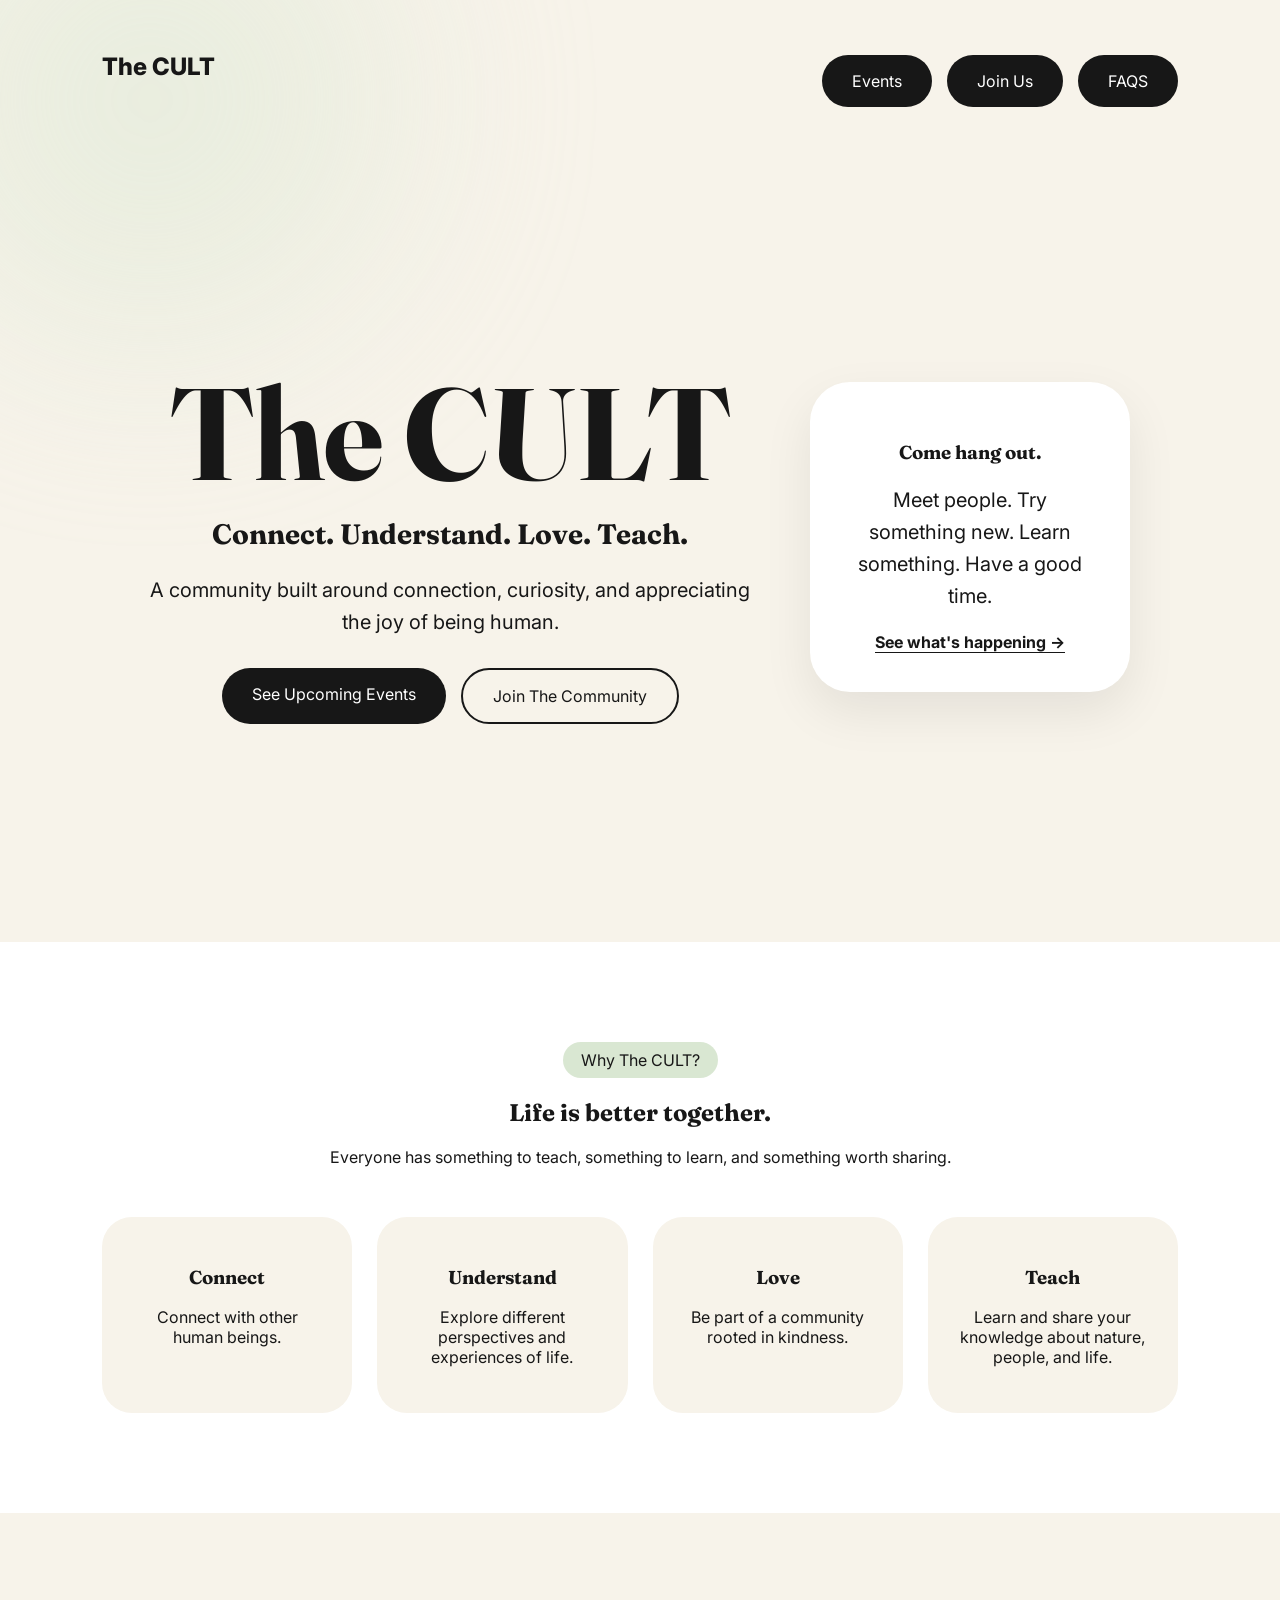
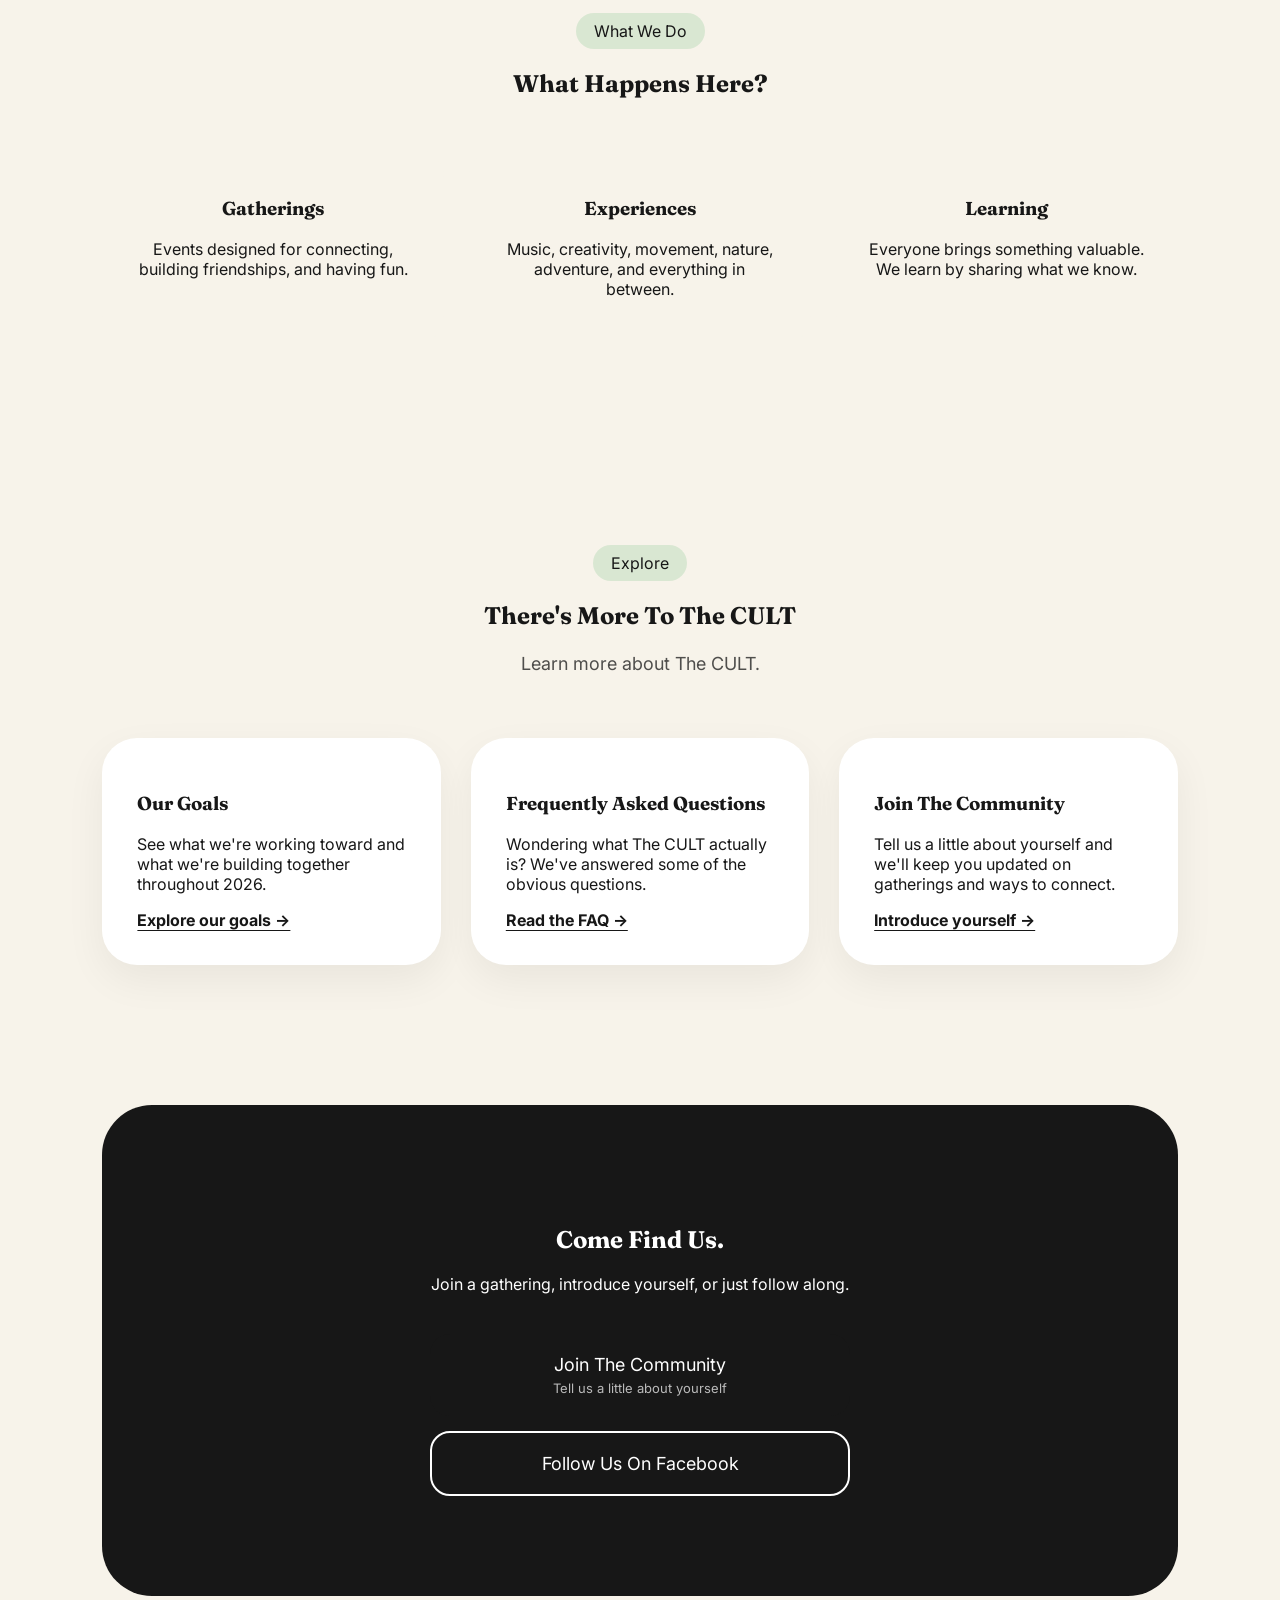
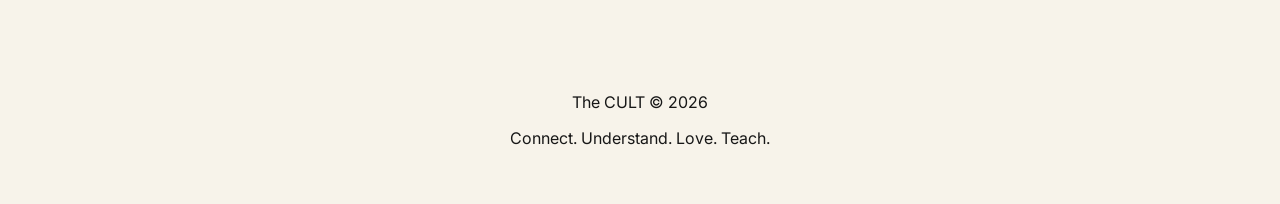
==== index.html @ e5fe7d75 "Add files via upload" ====
<!DOCTYPE html>

<html lang="en">

<head>

<meta charset="UTF-8">
<meta name="viewport" content="width=device-width, initial-scale=1.0">

<title>The CULT | Social Group</title>

<link rel="stylesheet" href="style.css">

<link href="https://fonts.googleapis.com/css2?family=Inter:wght@400;600;800&family=Fraunces:wght@600;700&display=swap" rel="stylesheet">

</head>

<body>

<!-- =========================
     NAVIGATION
========================= -->

<nav>


<div class="logo">
    The CULT
</div>

<div class="buttons">

    <a href="events.html" class="primary">
        Events
    </a>

    <a href="join.html" class="primary">
        Join Us
    </a>

    <a href="faq.html" class="primary">
        FAQS
    </a>
</div>


</nav>

<!-- =========================
     HERO
========================= -->

<section class="hero">


<div class="hero-text">

    <h1>
        The CULT
    </h1>

    <h2>
        Connect. Understand. Love. Teach.
    </h2>

    <p>
        A community built around connection, curiosity,
        and appreciating the joy of being human.
    </p>

    <div class="buttons hero-buttons">

        <a href="events.html" class="primary">
            See Upcoming Events
        </a>

        <a href="join.html" class="secondary">
            Join The Community
        </a>

    </div>

</div>


<div class="hero-card">

    <div class="emoji">
        
    </div>

    <h3>
        Come hang out.
    </h3>

    <p>
        Meet people. Try something new.
        Learn something. Have a good time.
    </p>

    <a href="events.html" class="faq-link">
        See what's happening →
    </a>

</div>


</section>

<!-- =========================
     QUICK INTRO
========================= -->

<section class="mission">


<span class="pill">
    Why The CULT?
</span>

<h2>
    Life is better together.
</h2>


<p>
    Everyone has something to teach,
    something to learn, and something
    worth sharing.
</p>



<div class="values">

    <div>

        <h3>
            Connect
        </h3>

        <p>
            Connect with other human beings.
        </p>

    </div>


    <div>

        <h3>
            Understand
        </h3>

        <p>
            Explore different perspectives
            and experiences of life.
        </p>

    </div>


    <div>

        <h3>
            Love
        </h3>

        <p>
            Be part of a community rooted in kindness.
        </p>

    </div>


    <div>

        <h3>
            Teach
        </h3>

        <p>
            Learn and share your knowledge
            about nature, people, and life.
        </p>

    </div>

</div>


</section>




<!-- =========================
     WHAT HAPPENS HERE
========================= -->

<section class="happens">


<span class="pill">
    What We Do
</span>

<h2>
    What Happens Here?
</h2>

<div class="activities">


    <div>



        <h3>
            Gatherings
        </h3>

        <p>
            Events designed for connecting,
            building friendships, and having fun.
        </p>

    </div>



    <div>



        <h3>
            Experiences
        </h3>

        <p>
            Music, creativity, movement,
            nature, adventure, and everything in between.
        </p>

    </div>



    <div>

 

        <h3>
            Learning
        </h3>

        <p>
            Everyone brings something valuable.
            We learn by sharing what we know.
        </p>

    </div>


</div>


</section>

<!-- =========================
     EXPLORE THE CULT
========================= -->

<section>


<span class="pill">
    Explore
</span>

<h2>
    There's More To The CULT
</h2>

<p class="section-intro">
    Learn more about The CULT.
</p>


<div class="cards">


    <div class="meetup-card">

        <h3>
            Our Goals
        </h3>

        <p>
            See what we're working toward
            and what we're building together
            throughout 2026.
        </p>

        <a href="goals.html" class="faq-link">
            Explore our goals →
        </a>

    </div>



    <div class="meetup-card">

        <h3>
            Frequently Asked Questions
        </h3>

        <p>
            Wondering what The CULT actually is?
            We've answered some of the obvious questions.
        </p>

        <a href="faq.html" class="faq-link">
            Read the FAQ →
        </a>

    </div>



    <div class="meetup-card">

        <h3>
            Join The Community
        </h3>

        <p>
            Tell us a little about yourself
            and we'll keep you updated on
            gatherings and ways to connect.
        </p>

        <a href="join.html" class="faq-link">
            Introduce yourself →
        </a>

    </div>


</div>


</section>


<!-- =========================
     JOIN
========================= -->

<section id="join" class="join">


<h2>
    Come Find Us.
</h2>

<p>
    Join a gathering, introduce yourself,
    or just follow along.
</p>


<div class="join-buttons">


    <a href="join.html" class="join-button primary">

         Join The Community

        <span>
            Tell us a little about yourself
        </span>

    </a>



    <a href="https://www.facebook.com/share/19RxbNVAap/?mibextid=wwXIfr" class="join-button secondary">

        Follow Us On Facebook

    </a>


</div>

</section>

<!-- =========================
     FOOTER
========================= -->

<footer>


<p>
    The CULT © 2026
</p>

<p>
    Connect. Understand. Love. Teach.
</p>


</footer>

</body>

</html>
---- style.css ----
/* =========================================================
   THE CULT — MASTER STYLESHEET
   ========================================================= */


/* =========================================================
   GLOBAL
   ========================================================= */

* {
    box-sizing: border-box;
}

html {
    scroll-behavior: smooth;
}

body {
    margin: 0;
    background: #f7f3ea;
    color: #171717;
    font-family: "Inter", sans-serif;
    overflow-x: hidden;
}

body::before {
    content: "";
    position: fixed;
    width: 500px;
    height: 500px;
    background: #dbe8d3;
    border-radius: 50%;
    filter: blur(100px);
    opacity: 0.45;
    top: -150px;
    left: -100px;
    z-index: -1;
    animation: cultFloat 12s infinite alternate;
}

@keyframes cultFloat {
    from {
        transform: translate(0, 0);
    }

    to {
        transform: translate(120px, 80px);
    }
}

h1,
h2,
h3 {
    font-family: "Fraunces", serif;
}

img {
    max-width: 100%;
}


/* =========================================================
   NAVIGATION
   ========================================================= */

nav {
    display: flex;
    justify-content: space-between;
    align-items: center;
    padding: 25px 8%;
}

.logo {
    font-size: 24px;
    font-weight: 800;
}

nav a {
    background: #171717;
    color: white;
    padding: 12px 25px;
    border-radius: 50px;
    text-decoration: none;
    transition: transform 0.2s ease;
}

nav a:hover {
    transform: translateY(-2px);
}


/* =========================================================
   SHARED ELEMENTS
   ========================================================= */

.pill {
    display: inline-block;
    background: #d9e7d2;
    padding: 8px 18px;
    border-radius: 30px;
}

.primary,
.secondary {
    display: inline-block;
    padding: 16px 30px;
    border-radius: 50px;
    text-decoration: none;
}

.primary {
    background: #171717;
    color: white;
}

.secondary {
    border: 2px solid #171717;
    color: #171717;
}

.buttons {
    display: flex;
    gap: 15px;
    flex-wrap: wrap;
    margin-top: 30px;
}

button {
    padding: 18px;
    border: 0;
    border-radius: 50px;
    background: #171717;
    color: white;
    font-size: 18px;
    cursor: pointer;
    transition: transform 0.2s ease;
}

button:hover {
    transform: translateY(-2px);
}


/* =========================================================
   HOMEPAGE — HERO
   ========================================================= */

.hero {
    min-height: 90vh;
    display: flex;
    align-items: center;
    justify-content: center;
    gap: 60px;
    padding: 50px 8%;
}

.hero-text {
    max-width: 600px;
}

.hero h1 {
    font-size: clamp(70px, 12vw, 130px);
    line-height: 0.9;
    margin: 25px 0;
}

.hero h2 {
    font-size: 28px;
}

.hero p {
    font-size: 20px;
    line-height: 1.6;
}

.hero-buttons {
    justify-content: center;
}

.hero-card {
    background: white;
    padding: 40px;
    border-radius: 40px;
    width: 320px;
    box-shadow: 0 20px 50px rgba(0, 0, 0, 0.08);
}

.emoji {
    font-size: 50px;
}


/* =========================================================
   GENERAL SECTIONS
   ========================================================= */

section {
    padding: 100px 8%;
    text-align: center;
}


/* =========================================================
   HOMEPAGE — MEETUPS
   ========================================================= */

.cards {
    display: grid;
    grid-template-columns: repeat(auto-fit, minmax(280px, 1fr));
    gap: 30px;
}

.meetup-card {
    background: white;
    padding: 35px;
    border-radius: 35px;
    text-align: left;
    box-shadow: 0 15px 40px rgba(0, 0, 0, 0.06);
}

.meetup-card button {
    background: #171717;
    color: white;
    border: 0;
    padding: 12px 25px;
    border-radius: 30px;
    margin-top: 20px;
}


/* =========================================================
   HOMEPAGE — MISSION
   ========================================================= */

.mission {
    background: white;
}

.section-intro {
    max-width: 650px;
    margin: 20px auto 60px;
    font-size: 18px;
    line-height: 1.6;
    opacity: 0.75;
}

.values,
.activities {
    display: grid;
    grid-template-columns: repeat(auto-fit, minmax(220px, 1fr));
    gap: 25px;
    margin-top: 50px;
}

.values div,
.activities div {
    background: #f7f3ea;
    padding: 30px;
    border-radius: 30px;
}


/* =========================================================
   HOMEPAGE — GALLERY
   ========================================================= */

.gallery {
    display: grid;
    grid-template-columns: repeat(3, 1fr);
    gap: 20px;
    max-width: 900px;
    margin: auto;
}

.gallery div {
    height: 220px;
    background: #ddd3c2;
    border-radius: 30px;
}

.gallery div:nth-child(1),
.gallery div:nth-child(3) {
    height: 300px;
}


/* =========================================================
   HOMEPAGE — JOIN SECTION
   ========================================================= */

.join {
    background: #171717;
    color: white;
    margin: 40px 8%;
    border-radius: 50px;
}

.join-buttons {
    max-width: 420px;
    margin: 40px auto 0;
    display: flex;
    flex-direction: column;
    gap: 15px;
}

.join-button {
    width: 100%;
    padding: 20px;
    border-radius: 20px;
    display: flex;
    flex-direction: column;
    align-items: center;
    font-size: 18px;
}

.join-button span {
    font-size: 13px;
    opacity: 0.7;
    margin-top: 5px;
}

.join .secondary {
    border-color: white;
    color: white;
}


/* =========================================================
   HOMEPAGE — WAYS WE GATHER
   ========================================================= */

.rhythm-grid {
    display: grid;
    gap: 25px;
}

.rhythm-card {
    background: white;
    border-radius: 32px;
    padding: 28px;
    display: flex;
    align-items: flex-start;
    gap: 28px;
    text-align: left;
    box-shadow: 0 15px 35px rgba(0, 0, 0, 0.06);
    transition: transform 0.25s ease, box-shadow 0.25s ease;
}

.rhythm-card:hover {
    transform: translateY(-4px);
    box-shadow: 0 25px 50px rgba(0, 0, 0, 0.08);
}

.date-badge {
    min-width: 90px;
    height: 90px;
    background: #171717;
    color: white;
    border-radius: 24px;
    display: flex;
    flex-direction: column;
    justify-content: center;
    align-items: center;
    flex-shrink: 0;
}

.date-badge span {
    font-size: 26px;
    font-weight: 800;
    line-height: 1;
}

.date-badge small {
    margin-top: 4px;
    letter-spacing: 2px;
    font-size: 13px;
    opacity: 0.8;
}

.rhythm-content h3 {
    margin-top: 0;
    margin-bottom: 12px;
}

.rhythm-content p {
    margin-bottom: 18px;
    line-height: 1.6;
}

.tags {
    display: flex;
    flex-wrap: wrap;
    gap: 10px;
}

.tags span {
    background: #f2eee4;
    padding: 8px 14px;
    border-radius: 999px;
    font-size: 14px;
}


/* =========================================================
   JOIN PAGE
   ========================================================= */

.join-page {
    padding: 80px 20px;
    display: flex;
    justify-content: center;
}

.form-wrapper {
    max-width: 700px;
    width: 100%;
    background: white;
    padding: 60px;
    border-radius: 40px;
    box-shadow: 0 20px 50px rgba(0, 0, 0, 0.08);
}

.form-wrapper h1 {
    font-size: 70px;
}

.intro {
    font-size: 18px;
    line-height: 1.6;
    margin-bottom: 40px;
}

.form-wrapper form {
    display: flex;
    flex-direction: column;
    gap: 30px;
}

.form-wrapper form > label {
    display: flex;
    flex-direction: column;
    gap: 10px;
    font-weight: 600;
}

input,
select,
textarea {
    font-family: inherit;
    padding: 16px;
    border-radius: 18px;
    border: 1px solid #ddd;
    font-size: 16px;
    background: #fafafa;
    transition: 0.2s;
}

input:focus,
select:focus,
textarea:focus {
    outline: none;
    border-color: #171717;
    background: white;
}

.radio-group,
.checks {
    display: grid;
    grid-template-columns: repeat(auto-fit, minmax(220px, 1fr));
    gap: 12px;
    margin-top: 10px;
}

.radio-group label,
.checks label {
    display: flex;
    flex-direction: row;
    align-items: center;
    gap: 8px;
    font-weight: 400;
}

.hint {
    font-weight: 400;
    color: #777;
    font-size: 14px;
}

.success {
    display: none;
    text-align: center;
    padding: 40px;
}

.success h2 {
    font-size: 45px;
    margin-bottom: 20px;
}

.success p {
    font-size: 18px;
    line-height: 1.6;
    margin-bottom: 30px;
}


/* =========================================================
   FAQ PAGE
   ========================================================= */

.faq-page {
    max-width: 900px;
    margin: 0 auto;
    padding: 80px 8% 120px;
    text-align: left;
}

.faq-header {
    text-align: center;
    max-width: 700px;
    margin: 0 auto 60px;
}

.faq-header h1 {
    font-size: clamp(50px, 8vw, 85px);
    line-height: 0.95;
    margin: 25px 0;
}

.faq-header p {
    font-size: 18px;
    line-height: 1.6;
    color: #555;
}

.faq-list {
    display: flex;
    flex-direction: column;
    gap: 14px;
}

.faq-item {
    background: white;
    border-radius: 25px;
    overflow: hidden;
    box-shadow: 0 8px 30px rgba(0, 0, 0, 0.05);
}

.faq-question {
    width: 100%;
    border: none;
    background: transparent;
    padding: 27px 30px;
    display: flex;
    justify-content: space-between;
    align-items: center;
    gap: 20px;
    font-family: "Inter", sans-serif;
    font-size: 18px;
    font-weight: 700;
    text-align: left;
    cursor: pointer;
    color: #171717;
}

.faq-question:hover {
    background: #faf9f5;
}

.faq-icon {
    font-size: 28px;
    font-weight: 400;
    min-width: 30px;
    text-align: center;
}

.faq-answer {
    max-height: 0;
    overflow: hidden;
    transition: max-height 0.35s ease;
}

.faq-answer p {
    margin: 0;
    padding: 0 30px 20px;
    font-size: 17px;
    line-height: 1.7;
    color: #444;
}

.faq-answer p:first-child {
    padding-top: 5px;
}

.faq-answer p:last-child {
    padding-bottom: 30px;
}

.faq-item.open {
    box-shadow: 0 15px 40px rgba(0, 0, 0, 0.08);
}

.faq-item.open .faq-question {
    background: #faf9f5;
}

.acronym {
    font-size: 20px !important;
    letter-spacing: 0.5px;
}

.acronym span {
    margin: 0 8px;
    opacity: 0.4;
}

.faq-link {
    color: #171717;
    font-weight: 700;
    text-decoration: underline;
    text-underline-offset: 4px;
}

.faq-link:hover {
    opacity: 0.6;
}

.final-line {
    font-family: "Fraunces", serif;
    font-size: 21px !important;
    color: #171717 !important;
}


/* =========================================================
   GOALS PAGE
   ========================================================= */

.goals-page {
    max-width: 1200px;
    margin: 0 auto;
    padding: 80px 5% 120px;
}

.goals-header {
    max-width: 700px;
    margin: 0 auto 60px;
    text-align: center;
}

.goals-header h1 {
    font-size: clamp(55px, 9vw, 95px);
    line-height: 0.95;
    margin: 25px 0;
}

.goals-header p {
    font-size: 18px;
    line-height: 1.7;
    color: #555;
}

.goal-grid {
    display: grid;
    grid-template-columns: repeat(2, 1fr);
    gap: 35px;
}

.goal-card {
    background: #ffffff;
    border: 1px solid #e5e1d8;
    border-radius: 28px;
    overflow: hidden;
    box-shadow: 0 12px 30px rgba(0, 0, 0, 0.07);
    transition: transform 0.25s ease, box-shadow 0.25s ease;
}

.goal-card:hover {
    transform: translateY(-6px);
    box-shadow: 0 20px 40px rgba(0, 0, 0, 0.10);
}

.goal-art {
    position: relative;
    width: 100%;
    height: 310px;
    overflow: hidden;
    background: #e8e0d0;
}

.goal-art img {
    width: 80%;
    height: 80;
    object-fit: cover;
    display: block;
}

.goal-image-placeholder {
    width: 100%;
    height: 100%;
    display: flex;
    flex-direction: column;
    align-items: center;
    justify-content: center;
    background: #e8e0d0;
}

.goal-image-placeholder span {
    font-size: 70px;
}

.goal-image-placeholder small {
    margin-top: 8px;
    font-size: 12px;
    color: #777;
}

.goal-number {
    position: absolute;
    top: 16px;
    right: 16px;
    width: 46px;
    height: 46px;
    border-radius: 50%;
    background: rgba(255, 255, 255, 0.9);
    display: flex;
    align-items: center;
    justify-content: center;
    font-size: 12px;
    font-weight: 800;
}

.goal-card-content {
    padding: 30px;
}

.goal-eyebrow {
    display: block;
    font-size: 10px;
    font-weight: 800;
    letter-spacing: 2px;
    color: #888;
    margin-bottom: 7px;
}

.goal-title-row h2 {
    font-family: "Fraunces", serif;
    font-size: 38px;
    line-height: 1;
    margin: 0;
}

.goal-location {
    display: inline-block;
    margin-top: 16px;
    padding: 8px 13px;
    background: #f6f2e9;
    border-radius: 30px;
    font-size: 13px;
}

.card-divider {
    width: 100%;
    height: 1px;
    background: #e5e1d8;
    margin: 25px 0;
}

.goal-section {
    margin-bottom: 25px;
}

.goal-section h3 {
    margin: 0 0 10px;
    font-family: "Inter", sans-serif;
    font-size: 11px;
    font-weight: 800;
    text-transform: uppercase;
    letter-spacing: 1.5px;
    color: #777;
}

.goal-section p {
    margin: 0;
    font-size: 15px;
    line-height: 1.7;
    color: #444;
}

.card-tags {
    display: flex;
    flex-wrap: wrap;
    gap: 8px;
}

.card-tags span {
    padding: 8px 12px;
    background: #f4f0e7;
    border-radius: 20px;
    font-size: 12px;
}

.card-needs {
    display: flex;
    flex-wrap: wrap;
    gap: 8px;
}

.card-need {
    display: inline-flex;
    align-items: center;
    gap: 7px;
    padding: 8px 12px;
    background: #171717;
    color: #ffffff;
    border-radius: 20px;
    font-size: 12px;
    text-decoration: none;
}

.card-need:hover {
    transform: translateY(-2px);
}

.need-mark {
    width: 18px;
    height: 18px;
    border-radius: 50%;
    display: inline-flex;
    align-items: center;
    justify-content: center;
    background: rgba(255, 255, 255, 0.15);
    font-size: 11px;
}

.card-need.fulfilled {
    opacity: 0.35;
    background: #777777;
    text-decoration: line-through;
}

.card-need.fulfilled .need-mark {
    background: #ffffff;
    color: #555555;
}

.card-need.action {
    background: #d9e7d2;
    color: #171717;
}

.card-need.action .need-mark {
    background: rgba(0, 0, 0, 0.08);
}


/* =========================================================
   EVENTS PAGE
   ========================================================= */

.events-page {
    max-width: 1150px;
    margin: 0 auto;
    padding: 80px 5% 120px;
}

.events-header {
    max-width: 700px;
    margin: 0 auto 65px;
    text-align: center;
}

.events-header h1 {
    font-size: clamp(60px, 9vw, 95px);
    line-height: 0.95;
    margin: 25px 0;
}

.events-header p {
    font-size: 18px;
    line-height: 1.7;
    color: #555;
    margin: 6px 0;
}

.events-intro {
    font-family: "Fraunces", serif;
    font-size: 24px !important;
    color: #171717 !important;
}

.events-grid {
    display: grid;
    grid-template-columns: repeat(2, minmax(0, 1fr));
    gap: 28px;
}

.event-card {
    background: #ffffff;
    border: 1px solid #e5e1d8;
    border-radius: 28px;
    overflow: hidden;
    box-shadow: 0 10px 28px rgba(0, 0, 0, 0.06);
    transition: transform 0.25s ease, box-shadow 0.25s ease;
}

.event-card:hover {
    transform: translateY(-5px);
    box-shadow: 0 18px 38px rgba(0, 0, 0, 0.09);
}

.event-top {
    display: flex;
    justify-content: space-between;
    align-items: flex-start;
    gap: 15px;
    padding: 25px 25px 0;
}

.event-date {
    width: 82px;
    min-width: 82px;
    padding: 11px 8px;
    background: #171717;
    color: #ffffff;
    border-radius: 17px;
    text-align: center;
}

.event-month {
    display: block;
    font-size: 10px;
    font-weight: 800;
    letter-spacing: 2px;
}

.event-day {
    display: block;
    font-family: "Fraunces", serif;
    font-size: 38px;
    line-height: 1;
    margin: 4px 0;
}

.event-weekday {
    display: block;
    font-size: 8px;
    letter-spacing: 1px;
    opacity: 0.65;
}

.event-type {
    padding: 9px 13px;
    background: #f6f2e9;
    border-radius: 20px;
    font-size: 11px;
    color: #555;
}

.event-content {
    padding: 25px;
}

.event-content h2 {
    font-family: "Fraunces", serif;
    font-size: 34px;
    line-height: 1.05;
    margin: 0 0 15px;
}

.event-location {
    display: inline-block;
    padding: 8px 13px;
    background: #f6f2e9;
    border-radius: 20px;
    font-size: 13px;
    margin-bottom: 25px;
}

.event-info {
    border-top: 1px solid #e5e1d8;
    padding-top: 22px;
}

.event-detail {
    margin-bottom: 20px;
}

.event-detail:last-child {
    margin-bottom: 0;
}

.event-detail strong {
    display: block;
    font-size: 10px;
    font-weight: 800;
    text-transform: uppercase;
    letter-spacing: 1.5px;
    color: #777;
    margin-bottom: 7px;
}

.event-detail p {
    margin: 0;
    font-size: 15px;
    line-height: 1.65;
    color: #444;
}

.schedule-note {
    font-size: 12px;
    color: #888;
}

.event-rsvp {
    margin-top: 25px;
    padding-top: 20px;
    border-top: 1px solid #e5e1d8;
}

.event-rsvp p {
    margin: 0 0 12px;
    font-size: 14px;
    line-height: 1.5;
}

.event-rsvp a {
    display: inline-block;
    padding: 10px 16px;
    background: #171717;
    color: #ffffff;
    border-radius: 20px;
    font-size: 13px;
    font-weight: 600;
    text-decoration: none;
    transition: transform 0.2s ease;
}

.event-rsvp a:hover {
    transform: translateY(-2px);
}


/* =========================================================
   FOOTER
   ========================================================= */

footer {
    text-align: center;
    padding: 40px;
}


/* =========================================================
   RESPONSIVE
   ========================================================= */

@media (max-width: 800px) {

    .hero {
        flex-direction: column;
        text-align: center;
    }

    .hero-text {
        max-width: 650px;
    }

    .hero-card {
        width: min(320px, 100%);
    }

    .goal-grid,
    .events-grid {
        grid-template-columns: 1fr;
        max-width: 600px;
        margin: 0 auto;
    }

    .goals-page,
    .events-page {
        padding: 60px 5% 90px;
    }
}


@media (max-width: 700px) {

    .rhythm-card {
        flex-direction: column;
        align-items: flex-start;
    }
}


@media (max-width: 600px) {

    nav {
        padding: 20px 5%;
    }

    nav a {
        padding: 10px 18px;
    }

    section {
        padding: 70px 5%;
    }

    .join {
        margin: 30px 5%;
        border-radius: 35px;
    }

    .form-wrapper {
        padding: 35px 25px;
        border-radius: 30px;
    }

    .form-wrapper h1 {
        font-size: 55px;
    }

    .faq-page {
        padding: 60px 5% 80px;
    }

    .faq-header {
        margin-bottom: 40px;
    }

    .faq-question {
        padding: 22px;
        font-size: 16px;
    }

    .faq-answer p {
        padding-left: 22px;
        padding-right: 22px;
        font-size: 16px;
    }
}


@media (max-width: 500px) {

    .goal-art {
        height: 270px;
    }

    .goal-card-content {
        padding: 25px;
    }

    .goal-title-row h2 {
        font-size: 32px;
    }

    .event-top {
        padding: 20px 20px 0;
    }

    .event-content {
        padding: 20px;
    }

    .event-content h2 {
        font-size: 30px;
    }

    .event-type {
        font-size: 10px;
    }

    .checks {
        grid-template-columns: 1fr;
    }
}

/* =========================================================
   MEMBER ACCESS — GATHERINGS
   ========================================================= */

.member-access {
    min-height: 75vh;
    display: flex;
    align-items: center;
    justify-content: center;
    padding: 80px 5%;
}

.access-box {
    width: 100%;
    max-width: 650px;
    background: #ffffff;
    padding: 60px;
    border-radius: 40px;
    box-shadow: 0 20px 50px rgba(0, 0, 0, 0.07);
    text-align: center;
}

.access-box h1 {
    font-size: clamp(55px, 9vw, 85px);
    line-height: 0.95;
    margin: 0 0 30px;
}

.access-box p {
    font-size: 17px;
    line-height: 1.7;
    color: #555;
    margin: 0 auto 20px;
    max-width: 520px;
}

.access-intro {
    font-family: "Fraunces", serif;
    font-size: 24px !important;
    color: #171717 !important;
}

.membership-button {
    display: inline-block;
    margin: 15px 0 35px;
    padding: 15px 25px;
    background: #171717;
    color: #ffffff;
    border-radius: 50px;
    text-decoration: none;
    font-weight: 600;
    transition: transform 0.2s ease;
}

.membership-button:hover {
    transform: translateY(-2px);
}

.password-divider {
    display: flex;
    align-items: center;
    gap: 15px;
    margin: 10px 0 25px;
    color: #999;
    font-size: 13px;
}

.password-divider::before,
.password-divider::after {
    content: "";
    height: 1px;
    background: #e5e1d8;
    flex: 1;
}

.password-divider span {
    white-space: nowrap;
}

#passwordForm {
    text-align: left;
}

#passwordForm label {
    display: block;
    font-size: 13px;
    font-weight: 700;
    margin-bottom: 10px;
}

.password-row {
    display: flex;
    gap: 10px;
}

.password-row input {
    flex: 1;
    min-width: 0;
}

.password-row button {
    padding: 16px 25px;
    font-size: 16px;
    flex-shrink: 0;
}

.password-error {
    display: none;
    color: #8a3d3d !important;
    font-size: 13px !important;
    margin: 10px 0 0 !important;
}


/* =========================================================
   MEMBER ACCESS — MOBILE
   ========================================================= */

@media (max-width: 600px) {

    .member-access {
        min-height: 70vh;
        padding: 50px 5%;
    }

    .access-box {
        padding: 40px 25px;
        border-radius: 30px;
    }

    .access-box h1 {
        font-size: 55px;
    }

    .access-intro {
        font-size: 21px !important;
    }

    .password-row {
        flex-direction: column;
    }

    .password-row button {
        width: 100%;
    }

}
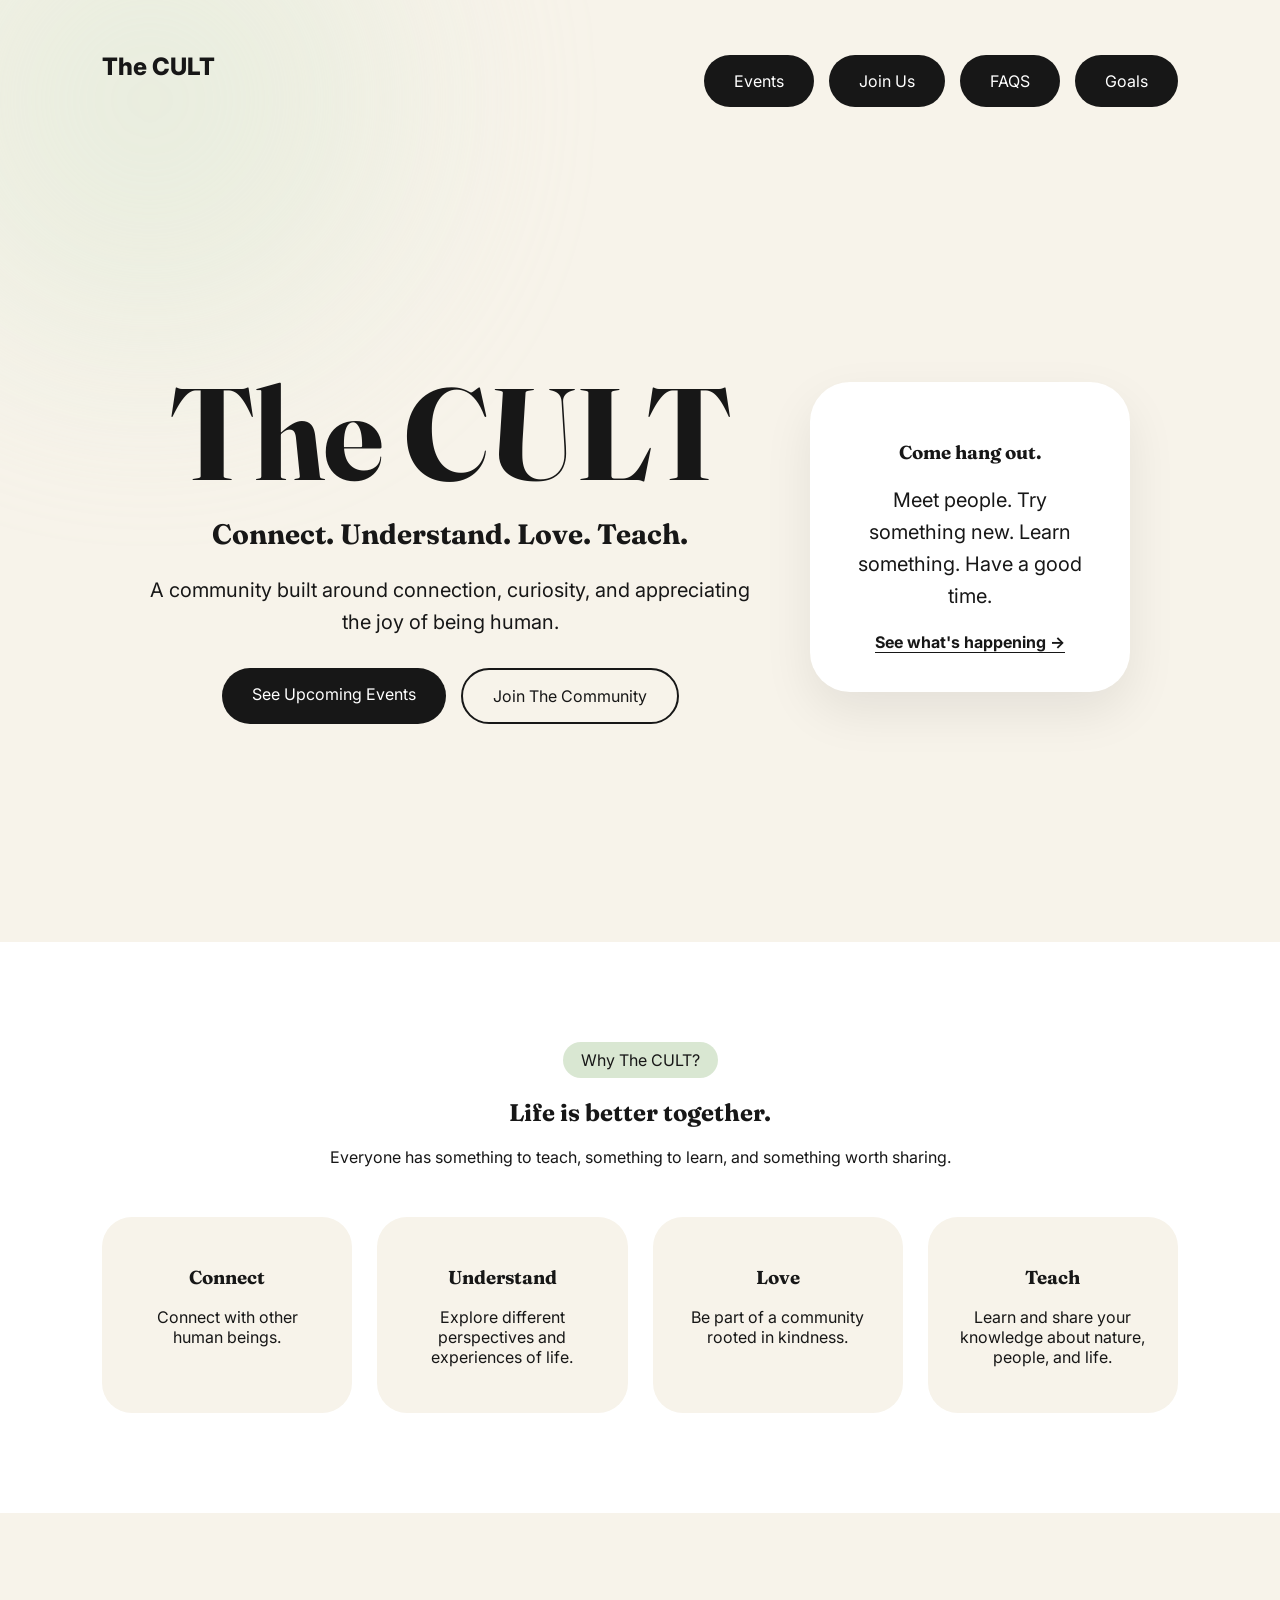
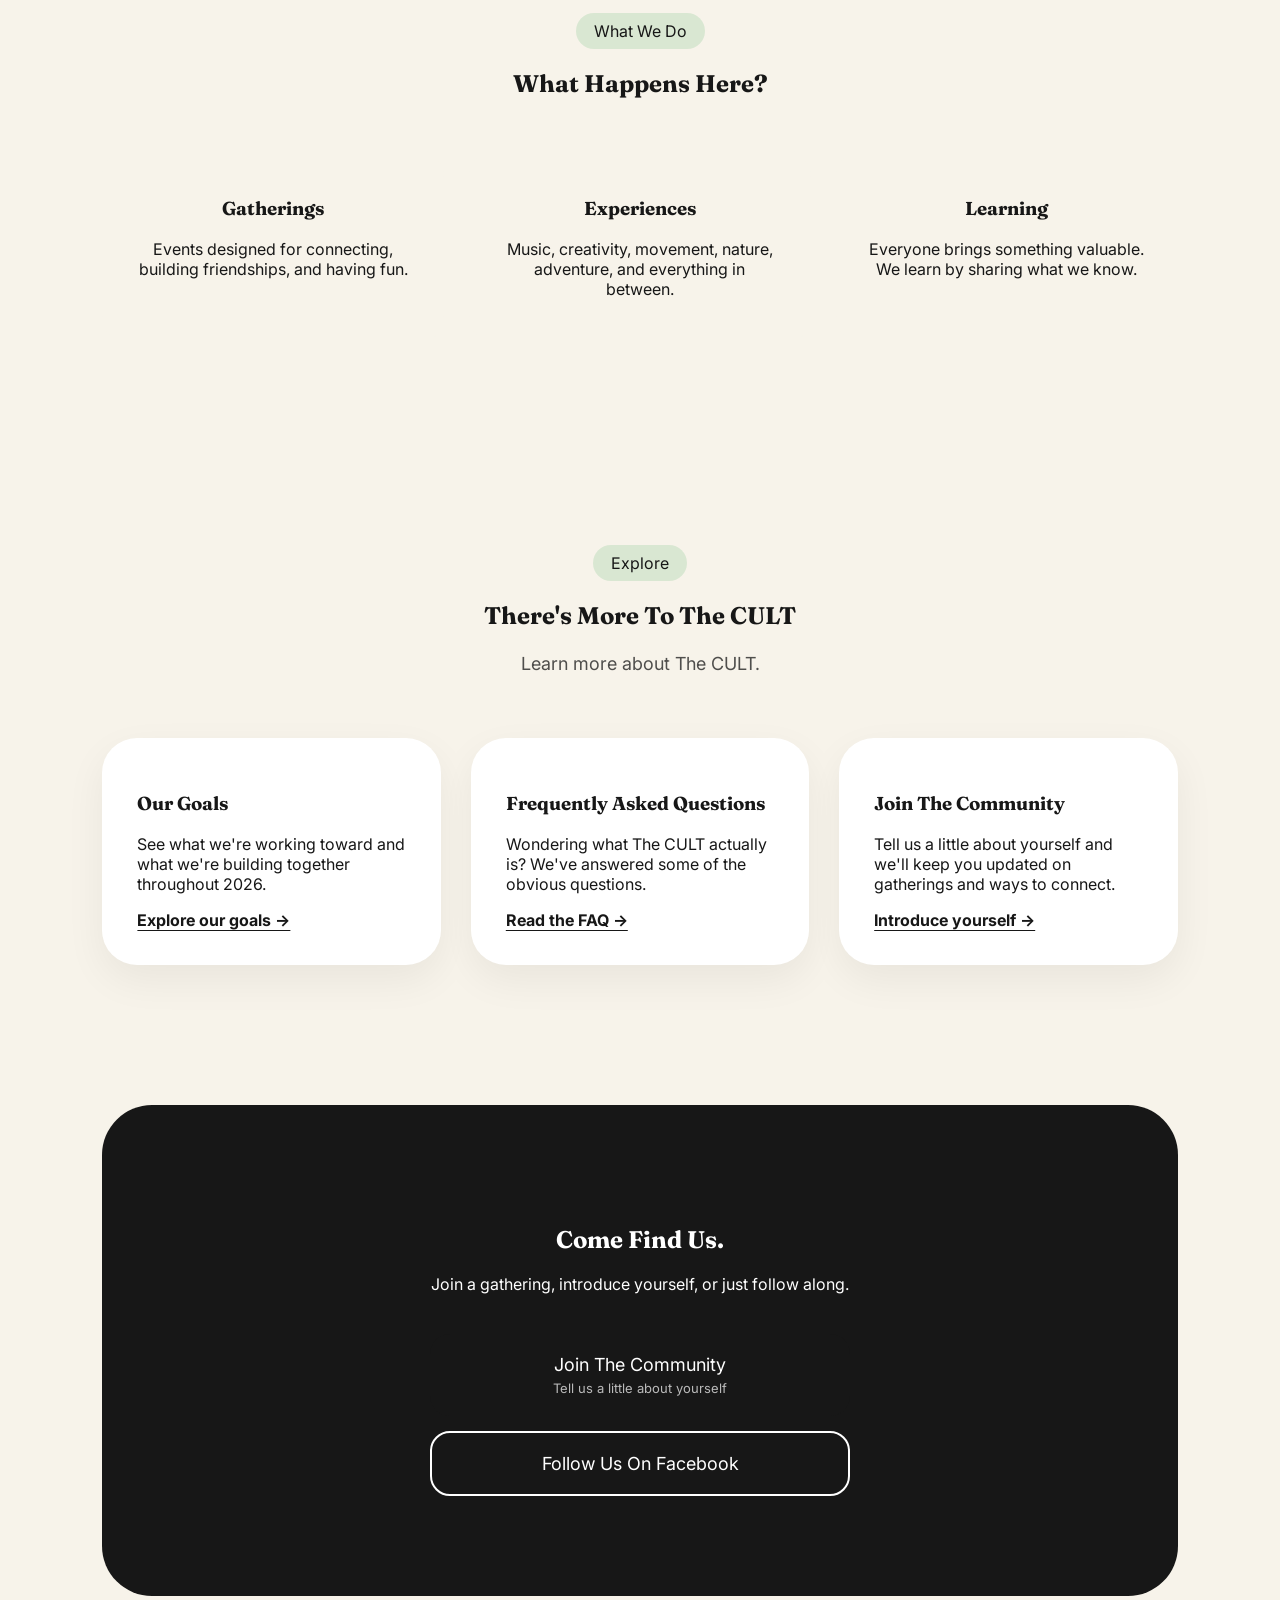
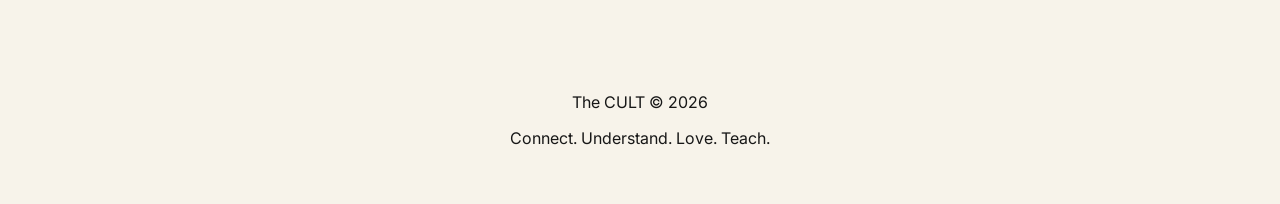
==== commit 865bd8f7: "Add files via upload" ====
--- a/index.html
+++ b/index.html
@@ -40,6 +40,10 @@
 
     <a href="faq.html" class="primary">
         FAQS
+    </a>
+    
+    <a href="goals.html" class="primary">
+        Goals
     </a>
 </div>
 
